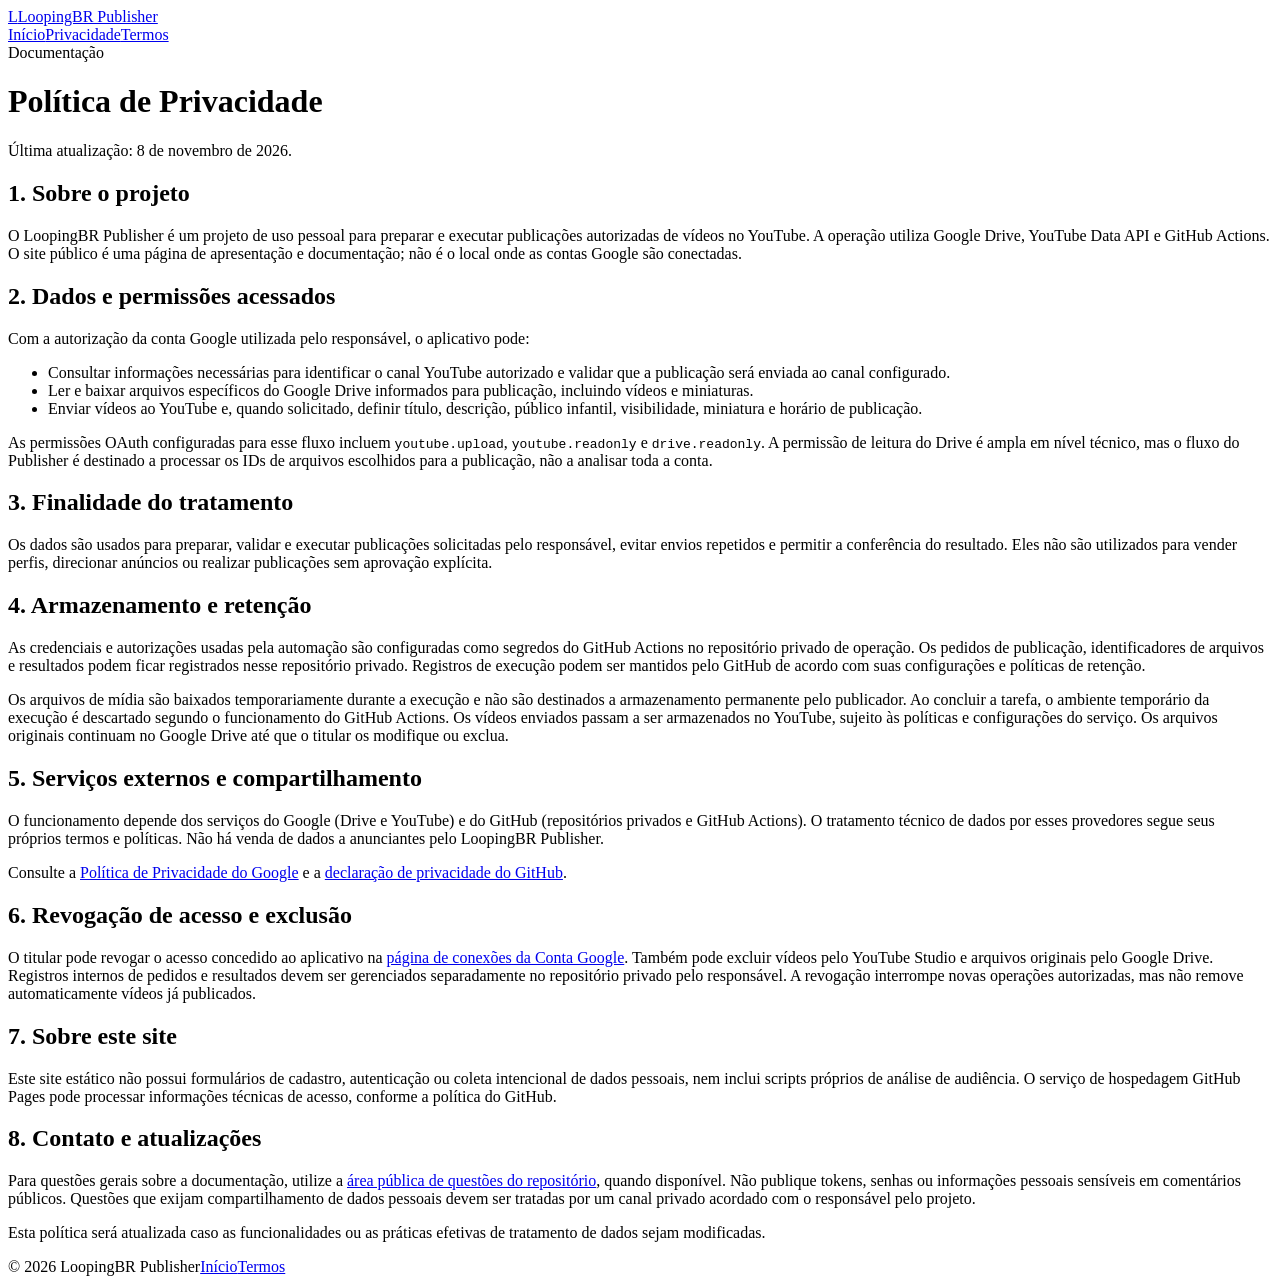
==== privacidade.html @ 851a12dc "Adicionar privacidade.html do LoopingBR Publisher" ====
<!doctype html><html lang="pt-BR"><head>
<meta charset="UTF-8"><meta name="viewport" content="width=device-width, initial-scale=1">
<meta name="description" content="Política de privacidade do LoopingBR Publisher e informações sobre o uso das APIs do Google Drive e YouTube."><title>Política de Privacidade | LoopingBR Publisher</title><link rel="stylesheet" href="estilos.css">
</head><body>
<header><nav class="nav wrap" aria-label="Menu principal"><a class="brand" href="index.html"><span class="logo" aria-hidden="true">L</span>LoopingBR Publisher</a><div class="links"><a href="index.html">Início</a><a href="privacidade.html" aria-current="page">Privacidade</a><a href="termos.html">Termos</a></div></nav></header>
<main class="wrap"><div class="page-title"><div class="eyebrow">Documentação</div><h1>Política de Privacidade</h1><p class="lead">Última atualização: 8 de novembro de 2026.</p></div>
<div class="content">
<section><h2>1. Sobre o projeto</h2><p>O LoopingBR Publisher é um projeto de uso pessoal para preparar e executar publicações autorizadas de vídeos no YouTube. A operação utiliza Google Drive, YouTube Data API e GitHub Actions. O site público é uma página de apresentação e documentação; não é o local onde as contas Google são conectadas.</p></section>
<section><h2>2. Dados e permissões acessados</h2><p>Com a autorização da conta Google utilizada pelo responsável, o aplicativo pode:</p><ul>
<li>Consultar informações necessárias para identificar o canal YouTube autorizado e validar que a publicação será enviada ao canal configurado.</li>
<li>Ler e baixar arquivos específicos do Google Drive informados para publicação, incluindo vídeos e miniaturas.</li>
<li>Enviar vídeos ao YouTube e, quando solicitado, definir título, descrição, público infantil, visibilidade, miniatura e horário de publicação.</li>
</ul><p>As permissões OAuth configuradas para esse fluxo incluem <code>youtube.upload</code>, <code>youtube.readonly</code> e <code>drive.readonly</code>. A permissão de leitura do Drive é ampla em nível técnico, mas o fluxo do Publisher é destinado a processar os IDs de arquivos escolhidos para a publicação, não a analisar toda a conta.</p></section>
<section><h2>3. Finalidade do tratamento</h2><p>Os dados são usados para preparar, validar e executar publicações solicitadas pelo responsável, evitar envios repetidos e permitir a conferência do resultado. Eles não são utilizados para vender perfis, direcionar anúncios ou realizar publicações sem aprovação explícita.</p></section>
<section><h2>4. Armazenamento e retenção</h2><p>As credenciais e autorizações usadas pela automação são configuradas como segredos do GitHub Actions no repositório privado de operação. Os pedidos de publicação, identificadores de arquivos e resultados podem ficar registrados nesse repositório privado. Registros de execução podem ser mantidos pelo GitHub de acordo com suas configurações e políticas de retenção.</p><p>Os arquivos de mídia são baixados temporariamente durante a execução e não são destinados a armazenamento permanente pelo publicador. Ao concluir a tarefa, o ambiente temporário da execução é descartado segundo o funcionamento do GitHub Actions. Os vídeos enviados passam a ser armazenados no YouTube, sujeito às políticas e configurações do serviço. Os arquivos originais continuam no Google Drive até que o titular os modifique ou exclua.</p></section>
<section><h2>5. Serviços externos e compartilhamento</h2><p>O funcionamento depende dos serviços do Google (Drive e YouTube) e do GitHub (repositórios privados e GitHub Actions). O tratamento técnico de dados por esses provedores segue seus próprios termos e políticas. Não há venda de dados a anunciantes pelo LoopingBR Publisher.</p><p>Consulte a <a href="https://policies.google.com/privacy" rel="noopener noreferrer">Política de Privacidade do Google</a> e a <a href="https://docs.github.com/en/site-policy/privacy-policies/github-general-privacy-statement" rel="noopener noreferrer">declaração de privacidade do GitHub</a>.</p></section>
<section><h2>6. Revogação de acesso e exclusão</h2><p>O titular pode revogar o acesso concedido ao aplicativo na <a href="https://myaccount.google.com/connections" rel="noopener noreferrer">página de conexões da Conta Google</a>. Também pode excluir vídeos pelo YouTube Studio e arquivos originais pelo Google Drive. Registros internos de pedidos e resultados devem ser gerenciados separadamente no repositório privado pelo responsável. A revogação interrompe novas operações autorizadas, mas não remove automaticamente vídeos já publicados.</p></section>
<section><h2>7. Sobre este site</h2><p>Este site estático não possui formulários de cadastro, autenticação ou coleta intencional de dados pessoais, nem inclui scripts próprios de análise de audiência. O serviço de hospedagem GitHub Pages pode processar informações técnicas de acesso, conforme a política do GitHub.</p></section>
<section><h2>8. Contato e atualizações</h2><p>Para questões gerais sobre a documentação, utilize a <a href="https://github.com/kfeernandesk/kfeernandesk.github.io/issues" rel="noopener noreferrer">área pública de questões do repositório</a>, quando disponível. Não publique tokens, senhas ou informações pessoais sensíveis em comentários públicos. Questões que exijam compartilhamento de dados pessoais devem ser tratadas por um canal privado acordado com o responsável pelo projeto.</p><p>Esta política será atualizada caso as funcionalidades ou as práticas efetivas de tratamento de dados sejam modificadas.</p></section>
</div></main>
<footer><div class="footer-row wrap"><span>© 2026 LoopingBR Publisher</span><span><a href="index.html">Início</a><a href="termos.html">Termos</a></span></div></footer>
</body></html>
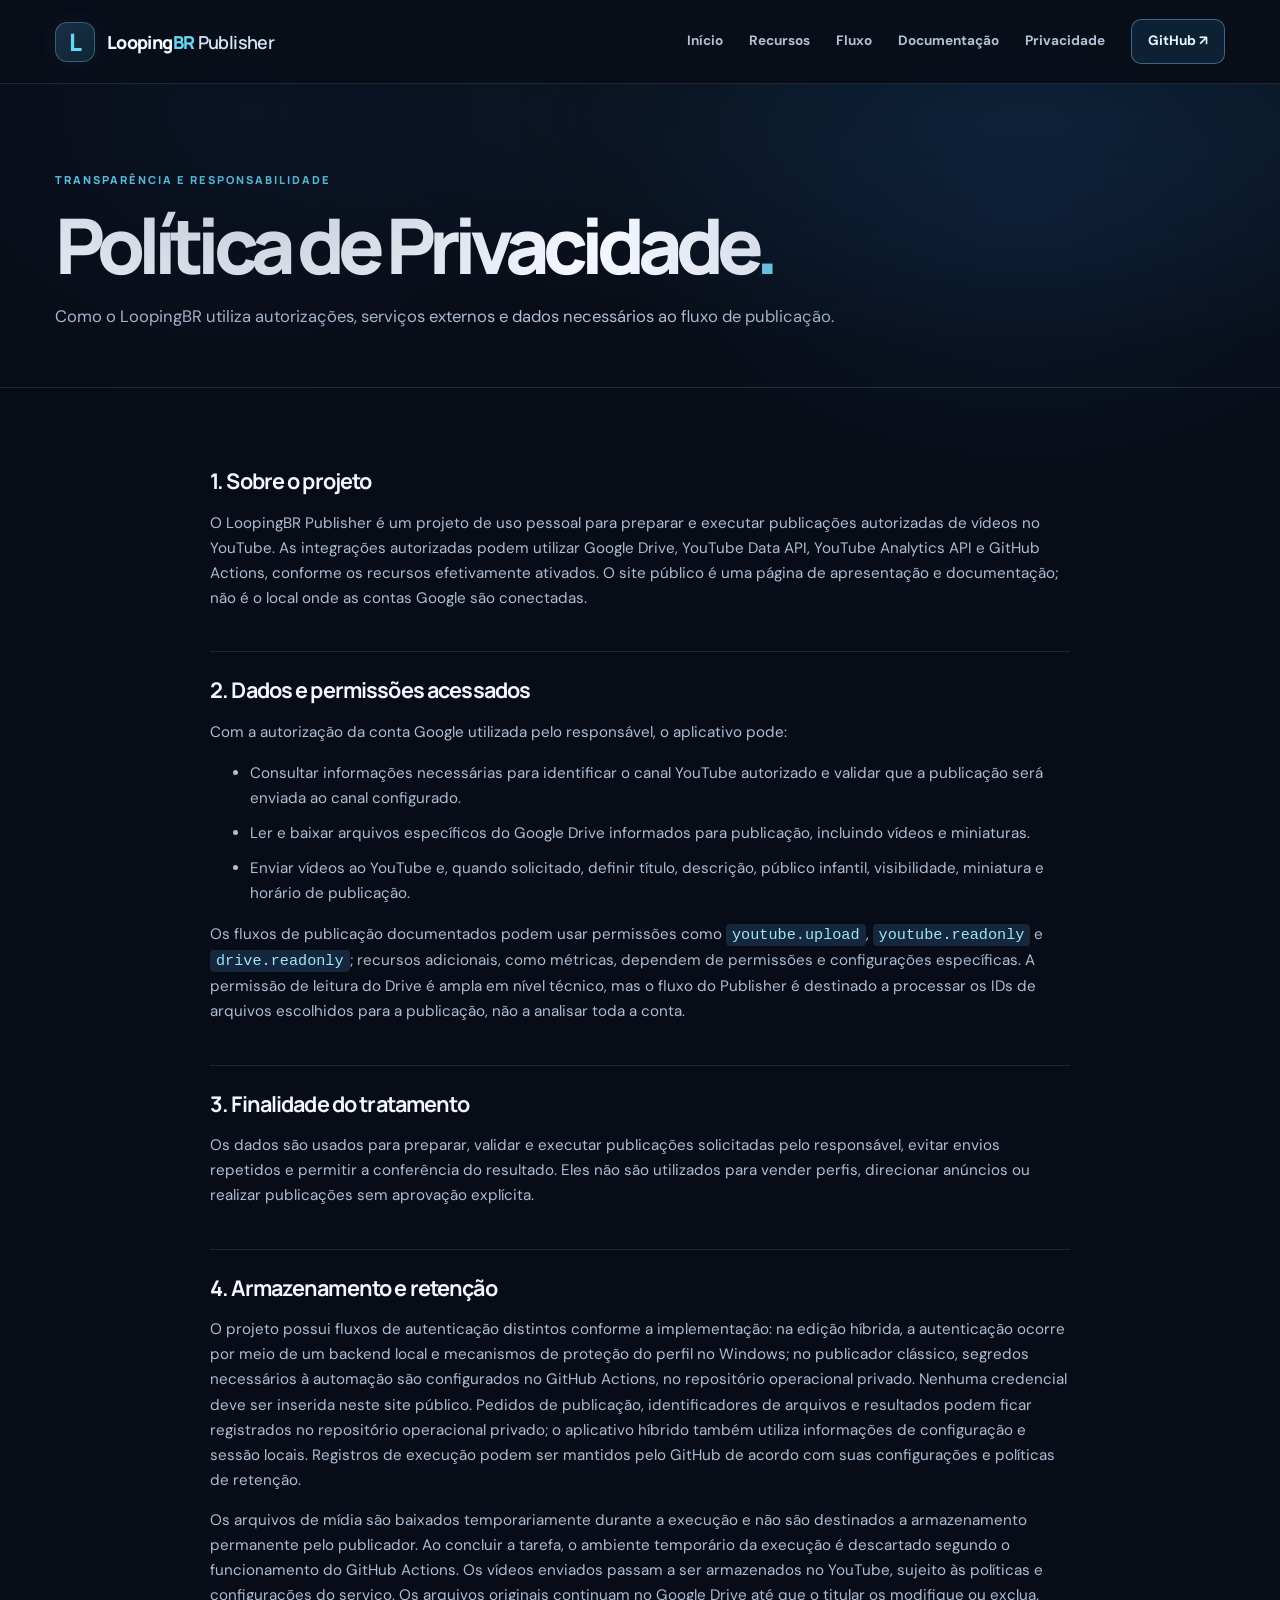
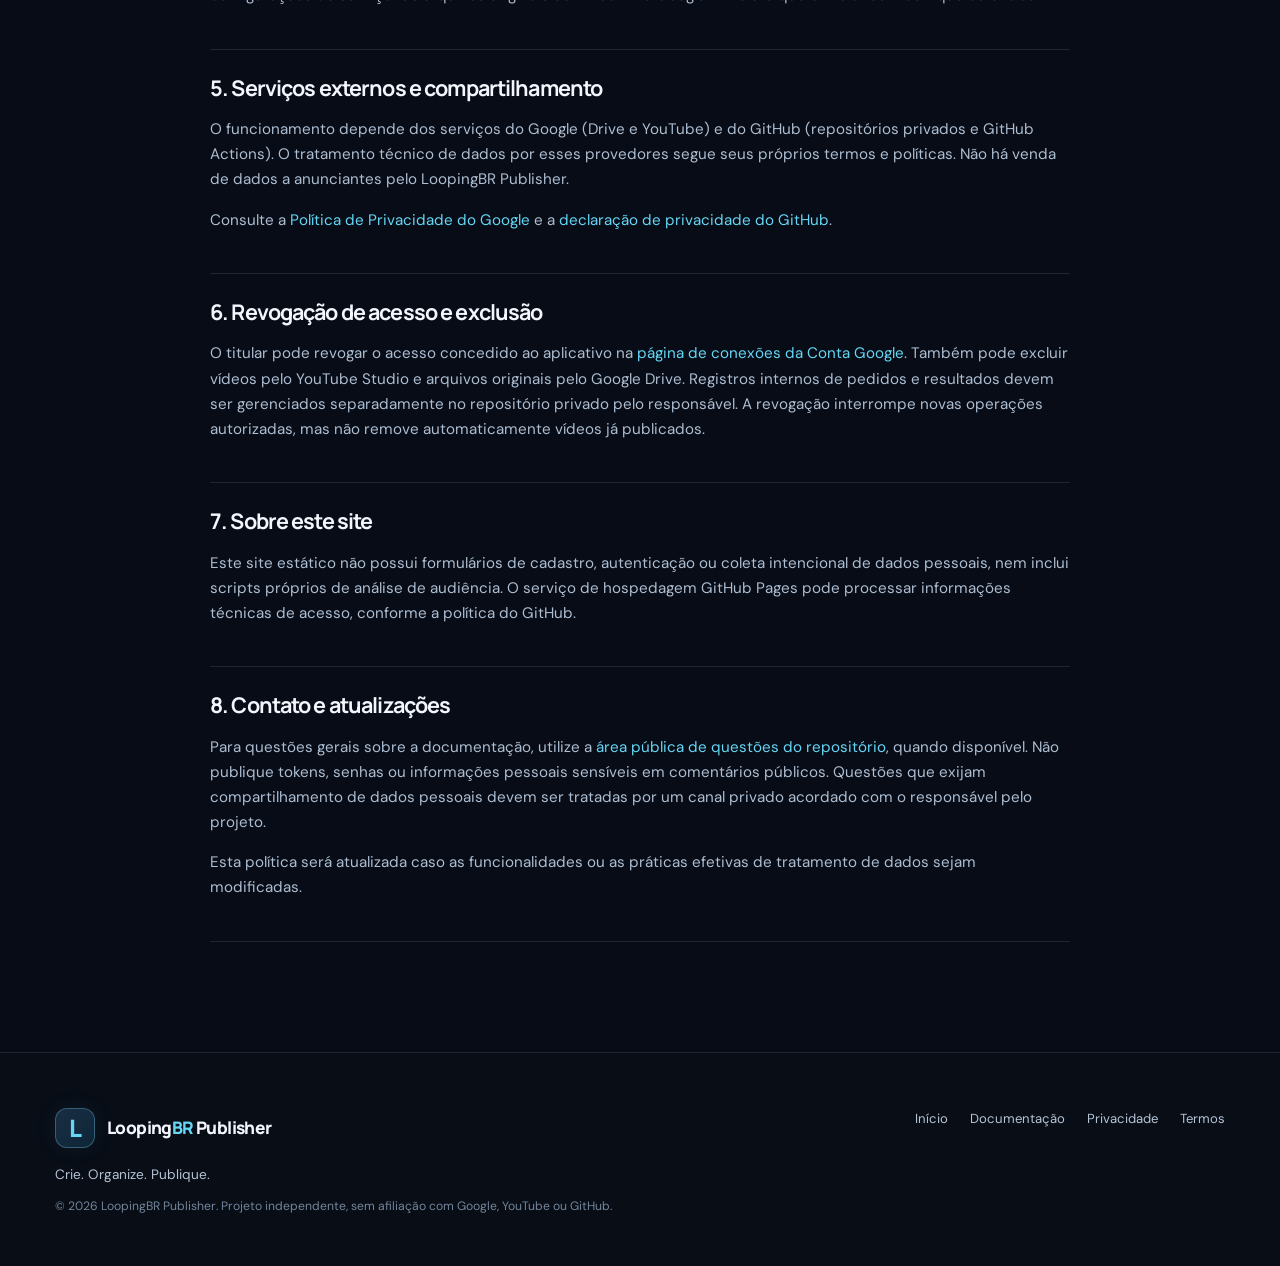
==== commit 90f48cdf: "Padronizar pagina legal e atualizar descricoes de integracao" ====
--- a/privacidade.html
+++ b/privacidade.html
@@ -1,22 +1,19 @@
 <!doctype html><html lang="pt-BR"><head>
 <meta charset="UTF-8"><meta name="viewport" content="width=device-width, initial-scale=1">
-<meta name="description" content="Política de privacidade do LoopingBR Publisher e informações sobre o uso das APIs do Google Drive e YouTube."><title>Política de Privacidade | LoopingBR Publisher</title><link rel="stylesheet" href="estilos.css">
-</head><body>
-<header><nav class="nav wrap" aria-label="Menu principal"><a class="brand" href="index.html"><span class="logo" aria-hidden="true">L</span>LoopingBR Publisher</a><div class="links"><a href="index.html">Início</a><a href="privacidade.html" aria-current="page">Privacidade</a><a href="termos.html">Termos</a></div></nav></header>
-<main class="wrap"><div class="page-title"><div class="eyebrow">Documentação</div><h1>Política de Privacidade</h1><p class="lead">Última atualização: 8 de novembro de 2026.</p></div>
-<div class="content">
-<section><h2>1. Sobre o projeto</h2><p>O LoopingBR Publisher é um projeto de uso pessoal para preparar e executar publicações autorizadas de vídeos no YouTube. A operação utiliza Google Drive, YouTube Data API e GitHub Actions. O site público é uma página de apresentação e documentação; não é o local onde as contas Google são conectadas.</p></section>
+<meta name="description" content="Política de privacidade do LoopingBR Publisher e informações sobre o uso das APIs do Google Drive e YouTube."><title>Política de Privacidade | LoopingBR Publisher</title>
+<meta name="theme-color" content="#080f20"><link rel="stylesheet" href="estilos.css"><script src="site.js" defer></script></head><body><a class="skip" href="#conteudo">Ir para o conteúdo</a>
+<header class="site-header"><div class="wrap nav"><a class="brand" href="index.html"><span class="brand-mark" aria-hidden="true">L</span><span>Looping<span class="brand-accent">BR</span><span class="brand-tail"> Publisher</span></span></a><button class="menu-toggle" type="button" aria-label="Abrir menu" aria-controls="nav-links" aria-expanded="false"><span></span><span></span><span></span></button><nav class="nav-links" id="nav-links" aria-label="Navegação principal"><a href="index.html">Início</a><a href="index.html#recursos">Recursos</a><a href="index.html#como-funciona">Fluxo</a><a href="documentacao.html">Documentação</a><a href="privacidade.html">Privacidade</a><a class="nav-cta" href="https://github.com/kfeernandesk/loopingbr-publisher-portfolio" target="_blank" rel="noopener noreferrer">GitHub ↗</a></nav></div></header>
+<main id="conteudo"><section class="page-hero"><div class="wrap"><p class="overline">TRANSPARÊNCIA E RESPONSABILIDADE</p><h1>Política de Privacidade<span class="text-gradient">.</span></h1><p class="lead">Como o LoopingBR utiliza autorizações, serviços externos e dados necessários ao fluxo de publicação.</p></div></section><div class="wrap"><div class="legal-content"><section><h2>1. Sobre o projeto</h2><p>O LoopingBR Publisher é um projeto de uso pessoal para preparar e executar publicações autorizadas de vídeos no YouTube. As integrações autorizadas podem utilizar Google Drive, YouTube Data API, YouTube Analytics API e GitHub Actions, conforme os recursos efetivamente ativados. O site público é uma página de apresentação e documentação; não é o local onde as contas Google são conectadas.</p></section>
 <section><h2>2. Dados e permissões acessados</h2><p>Com a autorização da conta Google utilizada pelo responsável, o aplicativo pode:</p><ul>
 <li>Consultar informações necessárias para identificar o canal YouTube autorizado e validar que a publicação será enviada ao canal configurado.</li>
 <li>Ler e baixar arquivos específicos do Google Drive informados para publicação, incluindo vídeos e miniaturas.</li>
 <li>Enviar vídeos ao YouTube e, quando solicitado, definir título, descrição, público infantil, visibilidade, miniatura e horário de publicação.</li>
-</ul><p>As permissões OAuth configuradas para esse fluxo incluem <code>youtube.upload</code>, <code>youtube.readonly</code> e <code>drive.readonly</code>. A permissão de leitura do Drive é ampla em nível técnico, mas o fluxo do Publisher é destinado a processar os IDs de arquivos escolhidos para a publicação, não a analisar toda a conta.</p></section>
+</ul><p>Os fluxos de publicação documentados podem usar permissões como <code>youtube.upload</code>, <code>youtube.readonly</code> e <code>drive.readonly</code>; recursos adicionais, como métricas, dependem de permissões e configurações específicas. A permissão de leitura do Drive é ampla em nível técnico, mas o fluxo do Publisher é destinado a processar os IDs de arquivos escolhidos para a publicação, não a analisar toda a conta.</p></section>
 <section><h2>3. Finalidade do tratamento</h2><p>Os dados são usados para preparar, validar e executar publicações solicitadas pelo responsável, evitar envios repetidos e permitir a conferência do resultado. Eles não são utilizados para vender perfis, direcionar anúncios ou realizar publicações sem aprovação explícita.</p></section>
-<section><h2>4. Armazenamento e retenção</h2><p>As credenciais e autorizações usadas pela automação são configuradas como segredos do GitHub Actions no repositório privado de operação. Os pedidos de publicação, identificadores de arquivos e resultados podem ficar registrados nesse repositório privado. Registros de execução podem ser mantidos pelo GitHub de acordo com suas configurações e políticas de retenção.</p><p>Os arquivos de mídia são baixados temporariamente durante a execução e não são destinados a armazenamento permanente pelo publicador. Ao concluir a tarefa, o ambiente temporário da execução é descartado segundo o funcionamento do GitHub Actions. Os vídeos enviados passam a ser armazenados no YouTube, sujeito às políticas e configurações do serviço. Os arquivos originais continuam no Google Drive até que o titular os modifique ou exclua.</p></section>
+<section><h2>4. Armazenamento e retenção</h2><p>O projeto possui fluxos de autenticação distintos conforme a implementação: na edição híbrida, a autenticação ocorre por meio de um backend local e mecanismos de proteção do perfil no Windows; no publicador clássico, segredos necessários à automação são configurados no GitHub Actions, no repositório operacional privado. Nenhuma credencial deve ser inserida neste site público. Pedidos de publicação, identificadores de arquivos e resultados podem ficar registrados no repositório operacional privado; o aplicativo híbrido também utiliza informações de configuração e sessão locais. Registros de execução podem ser mantidos pelo GitHub de acordo com suas configurações e políticas de retenção.</p><p>Os arquivos de mídia são baixados temporariamente durante a execução e não são destinados a armazenamento permanente pelo publicador. Ao concluir a tarefa, o ambiente temporário da execução é descartado segundo o funcionamento do GitHub Actions. Os vídeos enviados passam a ser armazenados no YouTube, sujeito às políticas e configurações do serviço. Os arquivos originais continuam no Google Drive até que o titular os modifique ou exclua.</p></section>
 <section><h2>5. Serviços externos e compartilhamento</h2><p>O funcionamento depende dos serviços do Google (Drive e YouTube) e do GitHub (repositórios privados e GitHub Actions). O tratamento técnico de dados por esses provedores segue seus próprios termos e políticas. Não há venda de dados a anunciantes pelo LoopingBR Publisher.</p><p>Consulte a <a href="https://policies.google.com/privacy" rel="noopener noreferrer">Política de Privacidade do Google</a> e a <a href="https://docs.github.com/en/site-policy/privacy-policies/github-general-privacy-statement" rel="noopener noreferrer">declaração de privacidade do GitHub</a>.</p></section>
 <section><h2>6. Revogação de acesso e exclusão</h2><p>O titular pode revogar o acesso concedido ao aplicativo na <a href="https://myaccount.google.com/connections" rel="noopener noreferrer">página de conexões da Conta Google</a>. Também pode excluir vídeos pelo YouTube Studio e arquivos originais pelo Google Drive. Registros internos de pedidos e resultados devem ser gerenciados separadamente no repositório privado pelo responsável. A revogação interrompe novas operações autorizadas, mas não remove automaticamente vídeos já publicados.</p></section>
 <section><h2>7. Sobre este site</h2><p>Este site estático não possui formulários de cadastro, autenticação ou coleta intencional de dados pessoais, nem inclui scripts próprios de análise de audiência. O serviço de hospedagem GitHub Pages pode processar informações técnicas de acesso, conforme a política do GitHub.</p></section>
-<section><h2>8. Contato e atualizações</h2><p>Para questões gerais sobre a documentação, utilize a <a href="https://github.com/kfeernandesk/kfeernandesk.github.io/issues" rel="noopener noreferrer">área pública de questões do repositório</a>, quando disponível. Não publique tokens, senhas ou informações pessoais sensíveis em comentários públicos. Questões que exijam compartilhamento de dados pessoais devem ser tratadas por um canal privado acordado com o responsável pelo projeto.</p><p>Esta política será atualizada caso as funcionalidades ou as práticas efetivas de tratamento de dados sejam modificadas.</p></section>
-</div></main>
-<footer><div class="footer-row wrap"><span>© 2026 LoopingBR Publisher</span><span><a href="index.html">Início</a><a href="termos.html">Termos</a></span></div></footer>
+<section><h2>8. Contato e atualizações</h2><p>Para questões gerais sobre a documentação, utilize a <a href="https://github.com/kfeernandesk/kfeernandesk.github.io/issues" rel="noopener noreferrer">área pública de questões do repositório</a>, quando disponível. Não publique tokens, senhas ou informações pessoais sensíveis em comentários públicos. Questões que exijam compartilhamento de dados pessoais devem ser tratadas por um canal privado acordado com o responsável pelo projeto.</p><p>Esta política será atualizada caso as funcionalidades ou as práticas efetivas de tratamento de dados sejam modificadas.</p></section></div></div></main>
+<footer class="site-footer"><div class="wrap footer-inner"><div><a class="brand footer-brand" href="index.html"><span class="brand-mark" aria-hidden="true">L</span><span>Looping<span class="brand-accent">BR</span> Publisher</span></a><p>Crie. Organize. Publique.</p><small>© 2026 LoopingBR Publisher. Projeto independente, sem afiliação com Google, YouTube ou GitHub.</small></div><nav aria-label="Links do rodapé"><a href="index.html">Início</a><a href="documentacao.html">Documentação</a><a href="privacidade.html">Privacidade</a><a href="termos.html">Termos</a></nav></div></footer>
 </body></html>
--- a/estilos.css
+++ b/estilos.css
@@ -0,0 +1,71 @@
+@import url('https://fonts.googleapis.com/css2?family=DM+Sans:wght@400;500;600;700&family=Manrope:wght@400;500;600;700;800&display=swap');
+:root{color-scheme:dark;--bg:#080c16;--bg2:#0b1221;--card:#111a2b;--card2:#141f31;--ink:#f3f6fd;--muted:#9aaabe;--subtle:#71829a;--line:rgba(167,191,227,.14);--cyan:#65d7f5;--blue:#7794fa;--green:#57dbba;--radius:22px;--shadow:0 24px 100px #0008}
+*{box-sizing:border-box}
+html{scroll-behavior:smooth;scroll-padding-top:100px}
+body{margin:0;background:var(--bg);color:var(--ink);font-family:'DM Sans',system-ui,sans-serif;font-size:16px;line-height:1.65;overflow-x:hidden}
+body::before{content:"";position:absolute;inset:0 0 auto;height:920px;pointer-events:none;background:radial-gradient(ellipse 45% 43% at 80% 23%,#12335d55,transparent 72%),radial-gradient(ellipse 40% 44% at 19% 12%,#11244344,transparent 75%)}
+.site-noise{position:fixed;inset:0;pointer-events:none;z-index:50;opacity:.035;background-image:url("data:image/svg+xml,%3Csvg viewBox='0 0 180 180' xmlns='http://www.w3.org/2000/svg'%3E%3Cfilter id='n'%3E%3CfeTurbulence type='fractalNoise' baseFrequency='.8' numOctaves='3' stitchTiles='stitch'/%3E%3C/filter%3E%3Crect width='100%25' height='100%25' filter='url(%23n)'/%3E%3C/svg%3E")}
+a{color:var(--cyan);text-decoration:none}a:hover{color:#b5efff}
+button{font:inherit}a:focus-visible,button:focus-visible,summary:focus-visible{outline:3px solid var(--cyan);outline-offset:5px}
+.wrap{width:min(1170px,calc(100% - 52px));margin-inline:auto}
+.skip{position:absolute;left:15px;top:-100px;z-index:100;background:#fff;color:#101725;padding:10px 20px;border-radius:8px}.skip:focus{top:10px}
+.site-header{position:sticky;top:0;z-index:40;background:#080e19df;border-bottom:1px solid var(--line);-webkit-backdrop-filter:blur(20px);backdrop-filter:blur(20px)}
+.nav{min-height:83px;display:flex;align-items:center;justify-content:space-between;gap:30px}
+.brand{display:inline-flex;align-items:center;gap:12px;color:var(--ink);font:800 1.12rem 'Manrope',sans-serif;letter-spacing:-.035em;white-space:nowrap}
+.brand:hover{color:#fff}.brand-mark{display:grid;place-items:center;width:40px;height:40px;border:1px solid #80d9f64f;background:linear-gradient(135deg,#192e44,#0e2537);color:var(--cyan);border-radius:12px;font-size:1.5rem;font-weight:900;box-shadow:0 0 24px #65d7f512}.brand-mark svg{width:27px;height:27px}
+.brand-accent{color:var(--cyan)}.brand-tail{font-weight:600;color:#d8e4f5}
+.nav-links{display:flex;align-items:center;gap:26px}.nav-links>a{font-size:.85rem;font-weight:700;color:#b3c1d5;transition:color .2s}.nav-links>a:hover,.nav-links>a[aria-current=page]{color:#fff}.nav-links .nav-cta{border:1px solid #528cb6aa;background:#16345280;color:#e7faff;padding:10px 16px;border-radius:10px}.nav-cta span{margin-left:10px}
+.menu-toggle{display:none;background:none;border:0;padding:12px;cursor:pointer}.menu-toggle span{display:block;width:23px;height:2px;background:#dff1ff;margin:5px;border-radius:2px}
+.hero{padding-top:104px;position:relative}.hero-glow{position:absolute;width:600px;height:400px;right:-130px;top:0;border-radius:50%;background:#1d5dc41b;filter:blur(105px);pointer-events:none}
+.eyebrow,.overline,.side-kicker,.node-label,.card-index{font:800 .69rem 'Manrope',sans-serif;letter-spacing:.18em;text-transform:uppercase;color:var(--cyan)}
+.eyebrow{display:inline-flex;align-items:center;gap:10px;border:1px solid #4bd7e830;background:#0c233149;padding:8px 14px;border-radius:99px;letter-spacing:.11em}
+.pulse-dot,.mini-dot,.caption-light{display:inline-block;width:7px;height:7px;border-radius:50%;background:var(--green);box-shadow:0 0 12px #57dbba99}.pulse-dot{animation:pulse 2.7s infinite}
+h1,h2,h3,p{margin-top:0}
+h1,h2,h3{font-family:'Manrope',sans-serif}
+h1{font-size:clamp(3.8rem,9vw,7.25rem);font-weight:800;letter-spacing:-.09em;line-height:1.06;margin:23px 0 26px}
+.text-gradient{background:linear-gradient(110deg,#d7e6ff 5%,#84cbff 48%,#58dfd4 100%);background-clip:text;-webkit-background-clip:text;color:transparent}
+.hero-copy{text-align:center;max-width:910px;margin-inline:auto;position:relative;z-index:1}
+.hero-lead{max-width:730px;margin:0 auto 28px;color:#adbed5;font-size:1.1rem;line-height:1.85}
+.actions{display:flex;align-items:center;gap:13px;flex-wrap:wrap;justify-content:center}
+.btn{display:inline-flex;gap:25px;justify-content:center;align-items:center;border-radius:12px;padding:14px 22px;font-weight:800;font-size:.9rem;line-height:1.3;border:1px solid transparent;transition:transform .2s,box-shadow .2s,background .2s}
+.btn:hover{transform:translateY(-3px)}.btn.primary{background:linear-gradient(115deg,#93e6f7,#64bfff);color:#071528;box-shadow:0 12px 36px #4b9dd524}.btn.primary:hover{box-shadow:0 15px 45px #4b9dd547;color:#061322}
+.btn.ghost{border-color:#4b5e795e;background:#152033aa;color:#e4edff}.btn.ghost:hover{background:#1c2d46;color:#fff}.btn.ghost.light{background:#ffffff10;border-color:#d4eaff44}
+.hero-meta{display:flex;gap:25px;justify-content:center;flex-wrap:wrap;color:#879ab2;font-size:.78rem;margin-top:30px}.hero-meta span{display:flex;gap:9px;align-items:center}
+.hero-visual{margin:72px auto 0;border-radius:19px;padding:7px;background:linear-gradient(130deg,#40618b70,#142238,#337d8a4f);border:1px solid #68a8d766;box-shadow:0 38px 100px #0009,0 0 110px #2c91f61a;max-width:1040px;position:relative;z-index:1;transform:perspective(1300px) rotateX(2deg)}
+.preview-topbar{display:flex;align-items:center;justify-content:space-between;padding:10px 16px;color:#8c9db6;font-size:.72rem;background:#0d1523;border-radius:12px 12px 0 0;border:1px solid #ffffff10}.window-dots{display:flex;gap:5px}.window-dots i{display:block;width:7px;height:7px;border-radius:50%;background:#4d617b}.window-dots i:first-child{background:#da7c85}.window-dots i:nth-child(2){background:#dbb772}.window-dots i:nth-child(3){background:#6acdb1}
+.preview-live{color:#85c8d7}
+.hero-visual img{display:block;width:100%;height:auto;max-height:570px;object-fit:cover;object-position:top;border:1px solid #ffffff13;border-top:0}
+.preview-caption{padding:10px 15px;color:#9aafc7;font-size:.74rem;background:#0d1523;border-radius:0 0 12px 12px;display:flex;align-items:center;gap:10px}
+.hero-rail{display:grid;grid-template-columns:repeat(3,1fr);margin-top:46px;border-top:1px solid var(--line);border-bottom:1px solid var(--line)}.hero-rail>div{padding:26px 22px 26px 0;display:flex;align-items:center;gap:15px;color:#b9c6d9;font-size:.8rem}.hero-rail>div+div{border-left:1px solid var(--line);padding-left:28px}.rail-number{font:800 .8rem 'Manrope';color:#64d4ec}
+.section{padding-block:135px}.section-heading{display:flex;align-items:end;justify-content:space-between;gap:50px;margin-bottom:45px}.section-heading h2,.screen-grid h2{font-size:clamp(2.1rem,4.5vw,3.45rem);line-height:1.22;letter-spacing:-.065em;margin:11px 0 0}.muted{color:#788da7}.section-heading>p{max-width:360px;color:#9baac0;font-size:.95rem;margin:0 0 7px}.overline{margin-bottom:14px}
+.feature-grid{display:grid;grid-template-columns:repeat(6,minmax(0,1fr));gap:17px}
+.feature-card{grid-column:span 2;min-height:275px;padding:32px;border:1px solid var(--line);border-radius:var(--radius);background:linear-gradient(146deg,#172338cf,#0e1728);position:relative;overflow:hidden;transition:transform .28s,border-color .28s}
+.feature-card:hover{transform:translateY(-5px);border-color:#5badd271}.feature-card::after{content:"";position:absolute;width:150px;height:150px;right:-65px;top:-55px;background:#4cc5f512;filter:blur(30px);border-radius:50%;pointer-events:none}
+.feature-card.feature-main{grid-column:span 4;background:radial-gradient(ellipse at 84% 24%,#1f518650,transparent 56%),linear-gradient(146deg,#17293e,#101c30)}
+.feature-icon{display:grid;place-items:center;width:47px;height:47px;background:#143650;border:1px solid #5aa8c650;border-radius:14px;font-size:1.3rem;color:#87ddfa;margin-bottom:29px}
+.card-index{position:absolute;right:30px;top:43px;font-size:.61rem;color:#7c92a9}
+.feature-card h3{font-size:1.3rem;letter-spacing:-.045em;margin-bottom:11px}.feature-card p{color:#a4b3c9;font-size:.9rem;line-height:1.75;margin:0;max-width:570px}.feature-main h3{font-size:1.65rem}
+.feature-badges{display:flex;gap:8px;flex-wrap:wrap;margin-top:24px}.feature-badges span{font-size:.68rem;color:#a6dfea;background:#17364c;border:1px solid #5ca4bc35;padding:6px 9px;border-radius:6px}
+.workflow-section{background:linear-gradient(180deg,#0d1422,#0b1120);border-block:1px solid var(--line)}
+.timeline{display:grid;grid-template-columns:repeat(4,1fr);gap:12px;position:relative;margin:70px 0 47px}.timeline::before{content:"";position:absolute;top:20px;left:16px;right:16px;height:1px;background:linear-gradient(90deg,#4ac6e7,#7d93d8,#325a77);opacity:.5}
+.step{position:relative;z-index:1}.step-num{display:grid;place-items:center;width:44px;height:44px;background:#0e2032;border:1px solid #5fcce27a;border-radius:50%;color:#a6e8f6;font:800 .76rem 'Manrope';box-shadow:0 0 0 7px #0d1422;margin-bottom:27px}.step h3{font-size:1.16rem;margin-bottom:8px}.step p{color:#9faec3;font-size:.88rem;max-width:240px}
+.safety-strip{display:flex;align-items:center;gap:20px;background:#1125397d;border:1px solid #478bac40;padding:24px;border-radius:15px}.safety-icon{display:grid;place-items:center;background:#1b665f;color:#a1ffe5;border:1px solid #71edce55;border-radius:12px;width:42px;height:42px;flex:none;font-weight:900}.safety-strip>div{flex:1}.safety-strip strong{font:.95rem 'Manrope';font-weight:800}.safety-strip p{font-size:.81rem;color:#9cb3c8;margin:4px 0 0}.safety-strip a{font-size:.82rem;white-space:nowrap;font-weight:700}
+.tech-layout{display:grid;grid-template-columns:1.15fr .85fr;gap:23px}.architecture{padding:28px;border-radius:var(--radius);border:1px solid var(--line);background:radial-gradient(ellipse at 50% 60%,#23538330,transparent 72%),#0f1929}.arch-node{border:1px solid #4063896b;border-radius:13px;padding:21px 23px;background:#16243a;display:flex;flex-direction:column;gap:7px}.arch-node strong{font:800 1rem 'Manrope';letter-spacing:-.03em}.arch-node small{color:#92aaca;font-size:.79rem}.node-label{font-size:.6rem;margin-bottom:3px}.arch-pair{display:grid;grid-template-columns:1fr 1fr;gap:13px}.arch-link{height:27px;width:1px;background:#4b8eaf;margin:0 auto}.arch-result{background:#102f39;border-color:#4da6a681}
+.tech-aside{display:flex;flex-direction:column;gap:18px}.side-panel{border:1px solid var(--line);border-radius:var(--radius);padding:32px;background:linear-gradient(135deg,#172237,#101a2b);flex:1}.side-panel h3{font-size:1.55rem;letter-spacing:-.055em;margin:18px 0}.side-panel p{color:#a1b1c7;font-size:.92rem}.side-panel.subtle{background:#111a29;flex:0}.side-panel.subtle p{margin:12px 0 0}.text-link{font-weight:800;font-size:.87rem}.text-link span{margin-left:10px}
+.screen-section{background:linear-gradient(135deg,#0d1628,#0a101d);border-block:1px solid var(--line)}.screen-grid{display:grid;grid-template-columns:.8fr 1.2fr;align-items:center;gap:60px}.screen-grid h2{margin:15px 0 22px}.screen-text{color:#a7b8cc;max-width:440px;margin-bottom:25px}.screen-frame{border:1px solid #4d81a071;padding:6px;background:#172133;border-radius:17px;box-shadow:var(--shadow);overflow:hidden}.screen-frame img{display:block;width:100%;height:auto;border-radius:10px}.screen-frame span{display:block;color:#93aabf;padding:10px;font-size:.73rem;text-align:right}
+.faq-section{padding-bottom:90px}.faq-list{border-top:1px solid var(--line)}details{border-bottom:1px solid var(--line);padding:12px 0}summary{cursor:pointer;display:flex;align-items:center;justify-content:space-between;gap:20px;list-style:none;padding:15px 6px;font:700 1rem 'Manrope'}summary::-webkit-details-marker{display:none}summary span{font-size:1.5rem;font-weight:400;color:var(--cyan);transition:transform .2s}details[open] summary span{transform:rotate(45deg)}details p{max-width:820px;color:#a4b5cb;padding:0 8px 18px;margin:0}
+.cta-section{position:relative;overflow:hidden;border:1px solid #49799c75;border-radius:28px;background:radial-gradient(ellipse at 50% -30%,#21598677,transparent 75%),linear-gradient(135deg,#142744,#111d31);padding:85px 30px;text-align:center;margin-bottom:110px}
+.cta-section h2{font-size:clamp(2.3rem,5vw,4.2rem);line-height:1.17;letter-spacing:-.075em;margin:19px 0}.cta-section>p:not(.overline){color:#b2c4dc;max-width:590px;margin:0 auto 28px}.cta-orb{position:absolute;inset:-350px auto auto 50%;width:700px;height:420px;background:#59b9e21e;filter:blur(75px);transform:translateX(-50%);pointer-events:none}
+.site-footer{border-top:1px solid var(--line);background:#080d16;padding:55px 0 50px}.footer-inner{display:flex;justify-content:space-between;gap:35px}.footer-brand{font-size:1.08rem}.footer-inner p{color:#b4c3d5;font-size:.85rem;margin:16px 0 6px}.footer-inner small{color:#73859b;font-size:.76rem}.footer-inner nav{display:flex;flex-wrap:wrap;align-items:flex-start;gap:22px}.footer-inner nav a{font-size:.82rem;color:#b5c4d5}
+.reveal{opacity:1;transition:opacity .65s,transform .65s}.js-animate .reveal{opacity:0;transform:translateY(24px)}.js-animate .reveal.visible{opacity:1;transform:translateY(0)}
+@keyframes pulse{0%,100%{box-shadow:0 0 0 0 #57dbba44}50%{box-shadow:0 0 0 8px #57dbba00}}
+/* Documentação e páginas jurídicas */
+.page-hero{padding:88px 0 56px;border-bottom:1px solid var(--line);background:radial-gradient(ellipse at 80% 10%,#17476c45,transparent 60%)}
+.page-hero h1{font-size:clamp(2.8rem,6vw,5.4rem);margin:16px 0;line-height:1.1}.page-hero .lead{color:#b0bed3;font-size:1.04rem;max-width:810px;margin:0}
+.doc-layout{display:grid;grid-template-columns:250px 1fr;gap:60px;padding-top:54px;padding-bottom:110px}.doc-nav{position:sticky;top:105px;align-self:start;display:flex;flex-direction:column;gap:6px}.doc-nav strong{font-size:.73rem;color:#738ca7;text-transform:uppercase;letter-spacing:.13em;margin-bottom:10px}.doc-nav a{display:block;color:#a5b7d0;font-size:.87rem;padding:8px 12px;border-radius:9px}.doc-nav a:hover{background:#172b41;color:white}.doc-nav a.external{border:1px solid var(--line);margin-top:10px;color:#9de5ed}
+.doc-content{min-width:0}.doc-content section{padding-bottom:39px;margin-bottom:39px;border-bottom:1px solid var(--line);scroll-margin-top:110px}.doc-content h2{font-size:1.85rem;letter-spacing:-.045em;margin:0 0 18px}.doc-content h3{font-size:1.1rem;letter-spacing:-.025em;margin:24px 0 11px}.doc-content p,.doc-content li{color:#acbad0;font-size:.95rem}.doc-content ul,.doc-content ol{padding-left:23px}.doc-content li{margin-bottom:11px}.doc-content code{font-size:.85em;color:#a1e9fb;background:#162a3e;padding:3px 6px;border-radius:5px;overflow-wrap:anywhere}.doc-content pre{white-space:pre-wrap;overflow-wrap:anywhere;background:#0b1727;border:1px solid #41617c77;padding:20px;border-radius:13px;color:#bfeaf7;font-size:.83rem}.doc-content pre code{background:transparent;padding:0}.doc-content table{width:100%;border-collapse:collapse}.doc-content th,.doc-content td{border-bottom:1px solid var(--line);padding:14px;text-align:left;vertical-align:top;color:#a9bfd5;font-size:.87rem}.doc-content th{color:#f0f6fb}.doc-content .info-box{border:1px solid #427b9477;border-radius:14px;background:#12304466;padding:20px;margin:20px 0;color:#b5ccdc}.doc-content .info-box p:last-child{margin-bottom:0}
+.legal-content{max-width:860px;margin:auto;padding:55px 0 110px}.legal-content section{padding:20px 0 25px;border-bottom:1px solid var(--line);scroll-margin-top:110px}.legal-content h2{font-size:1.35rem;letter-spacing:-.04em;margin:0 0 12px}.legal-content p,.legal-content li{color:#adbed2;font-size:.95rem}.legal-content li{margin-bottom:10px}.legal-content code{color:#9be6f9;background:#15273d;padding:2px 6px;border-radius:4px}
+@media(max-width:1050px){.nav-links{gap:16px}.nav-links>a{font-size:.79rem}.feature-card{grid-column:span 3}.feature-main{grid-column:span 6!important}.screen-grid{gap:30px}.doc-layout{gap:30px;grid-template-columns:210px 1fr}}
+@media(max-width:760px){.wrap{width:min(100% - 34px,1170px)}.nav{min-height:72px}.brand{font-size:1rem}.brand-tail{font-size:.9rem}.menu-toggle{display:block}.nav-links{display:none;position:absolute;left:0;right:0;top:72px;flex-direction:column;align-items:stretch;gap:0;background:#0b1423;border-bottom:1px solid #42617e;padding:12px 20px 23px;box-shadow:0 25px 40px #0007}.nav-links.open{display:flex}.nav-links>a{padding:12px;font-size:.9rem}.nav-links .nav-cta{margin-top:8px;text-align:center}.hero{padding-top:65px}h1{font-size:clamp(3.35rem,11.4vw,5rem)}.hero-lead{font-size:.97rem}.hero-visual{margin-top:45px}.preview-topbar{font-size:.62rem}.preview-live{display:none}.hero-meta{gap:8px 16px;font-size:.7rem}.hero-rail{grid-template-columns:1fr}.hero-rail>div,.hero-rail>div+div{border-left:0;padding:12px 0}.hero-rail>div+div{border-top:1px solid var(--line)}.section{padding:76px 0}.section-heading{display:block;margin-bottom:32px}.section-heading>p{margin-top:22px;max-width:580px}.feature-grid{grid-template-columns:1fr}.feature-card,.feature-main{grid-column:auto!important;min-height:auto}.feature-card{padding:25px}.card-index{right:20px}.timeline{grid-template-columns:1fr 1fr;gap:30px 20px}.timeline::before{display:none}.step-num{margin-bottom:15px}.safety-strip{align-items:flex-start;flex-wrap:wrap}.safety-strip a{margin-left:60px}.tech-layout,.screen-grid{grid-template-columns:1fr}.arch-pair{grid-template-columns:1fr}.screen-grid{gap:35px}.faq-section{padding-bottom:70px}.cta-section{margin-bottom:70px;padding:65px 18px}.footer-inner{flex-direction:column}.footer-inner nav{gap:16px}.doc-layout{display:block;padding-top:25px}.doc-nav{position:static;flex-direction:row;overflow-x:auto;gap:0;padding-bottom:18px;margin-bottom:25px;border-bottom:1px solid var(--line)}.doc-nav strong{display:none}.doc-nav a{white-space:nowrap;flex:none}.page-hero{padding:65px 0 40px}.legal-content{padding:35px 0 70px}}
+@media(max-width:430px){.brand-tail{display:none}.actions .btn{width:100%}.hero-meta{justify-content:flex-start}.arch-node{padding:15px}.section-heading h2{font-size:2.15rem}.preview-caption{font-size:.65rem}}
+@media(prefers-reduced-motion:reduce){html{scroll-behavior:auto}*,*::before,*::after{animation-duration:.01ms!important;transition-duration:.01ms!important;scroll-behavior:auto!important}.js-animate .reveal{opacity:1;transform:none}}
